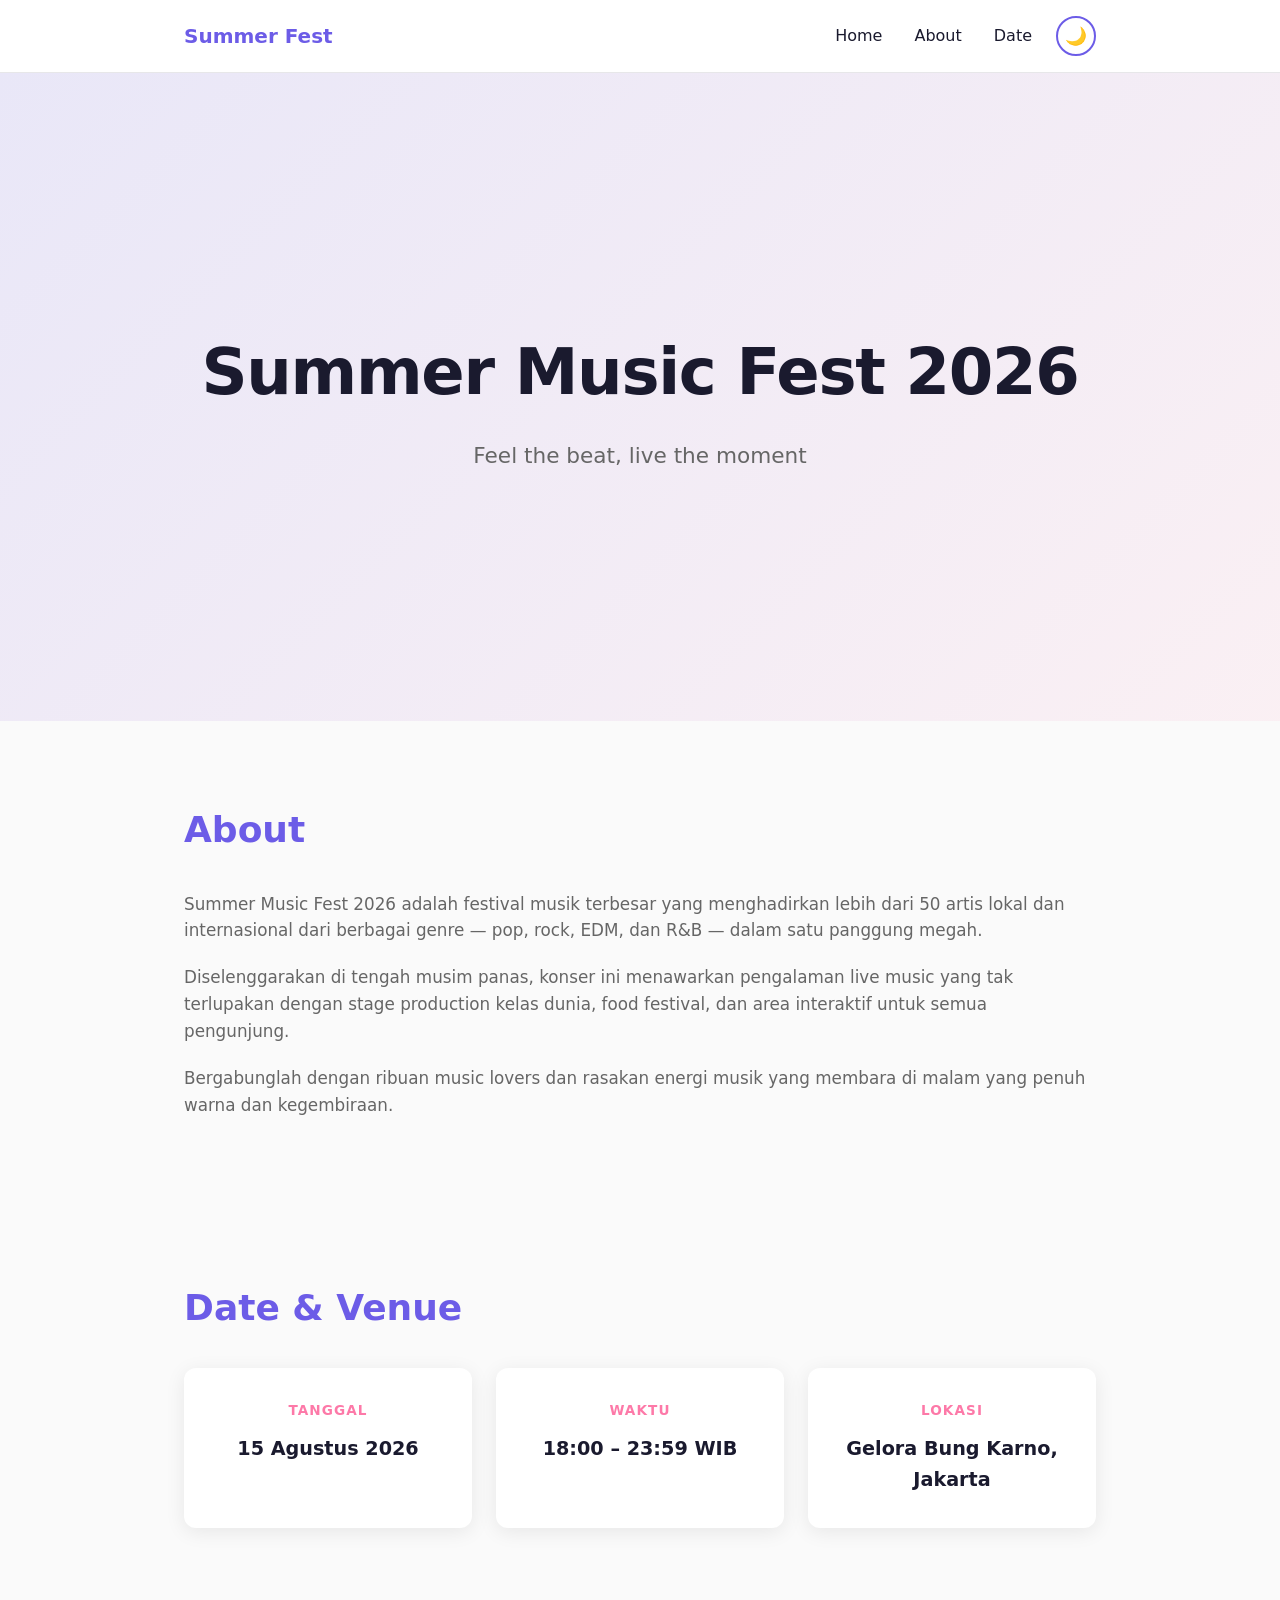
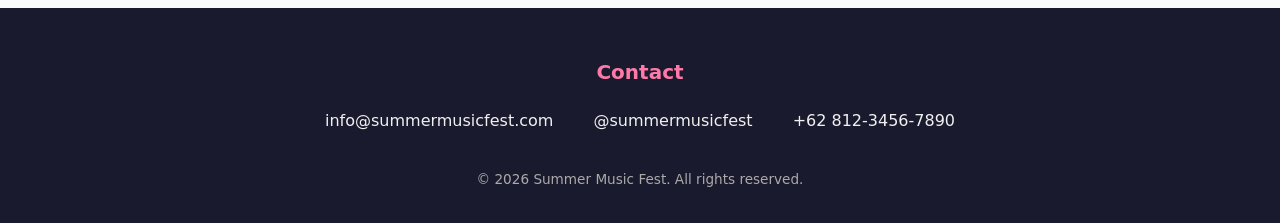
==== index.html @ 0d804c07 "Add concert info page with semantic HTML and responsive CSS layout Co-authored-by: Cursor <cursorage" ====
<!DOCTYPE html>
<html lang="id">
<head>
  <meta charset="UTF-8">
  <meta name="viewport" content="width=device-width, initial-scale=1.0">
  <meta name="description" content="Summer Music Fest 2026 — Festival musik terbesar di Indonesia">
  <title>Summer Music Fest 2026</title>
  <link rel="stylesheet" href="styles.css">
</head>
<body>
  <header class="site-header">
    <div class="container header-inner">
      <a href="#home" class="logo">Summer Fest</a>
      <nav class="nav" aria-label="Navigasi utama">
        <ul class="nav-list">
          <li><a href="#home" class="nav-link">Home</a></li>
          <li><a href="#about" class="nav-link">About</a></li>
          <li><a href="#date" class="nav-link">Date</a></li>
        </ul>
        <button id="theme-toggle" class="theme-toggle" aria-label="Toggle dark mode" type="button">
          <span class="theme-icon" aria-hidden="true">🌙</span>
        </button>
      </nav>
    </div>
  </header>

  <main>
    <section id="home" class="hero">
      <div class="container hero-content">
        <h1 class="hero-title">Summer Music Fest 2026</h1>
        <p class="hero-tagline">Feel the beat, live the moment</p>
      </div>
    </section>

    <section id="about" class="section about">
      <div class="container">
        <h2 class="section-title">About</h2>
        <div class="about-content">
          <p>
            Summer Music Fest 2026 adalah festival musik terbesar yang menghadirkan
            lebih dari 50 artis lokal dan internasional dari berbagai genre — pop, rock,
            EDM, dan R&amp;B — dalam satu panggung megah.
          </p>
          <p>
            Diselenggarakan di tengah musim panas, konser ini menawarkan pengalaman
            live music yang tak terlupakan dengan stage production kelas dunia,
            food festival, dan area interaktif untuk semua pengunjung.
          </p>
          <p>
            Bergabunglah dengan ribuan music lovers dan rasakan energi musik yang
            membara di malam yang penuh warna dan kegembiraan.
          </p>
        </div>
      </div>
    </section>

    <section id="date" class="section date-section">
      <div class="container">
        <h2 class="section-title">Date &amp; Venue</h2>
        <div class="date-grid">
          <article class="date-card">
            <h3 class="date-card-label">Tanggal</h3>
            <p class="date-card-value">15 Agustus 2026</p>
          </article>
          <article class="date-card">
            <h3 class="date-card-label">Waktu</h3>
            <p class="date-card-value">18:00 – 23:59 WIB</p>
          </article>
          <article class="date-card">
            <h3 class="date-card-label">Lokasi</h3>
            <p class="date-card-value">Gelora Bung Karno, Jakarta</p>
          </article>
        </div>
      </div>
    </section>
  </main>

  <footer class="site-footer">
    <div class="container footer-inner">
      <h2 class="footer-title">Contact</h2>
      <ul class="contact-list">
        <li>
          <a href="mailto:info@summermusicfest.com" class="contact-link">info@summermusicfest.com</a>
        </li>
        <li>
          <a href="https://instagram.com/summermusicfest" class="contact-link" target="_blank" rel="noopener noreferrer">@summermusicfest</a>
        </li>
        <li>
          <a href="https://wa.me/6281234567890" class="contact-link" target="_blank" rel="noopener noreferrer">+62 812-3456-7890</a>
        </li>
      </ul>
      <p class="footer-copy">&copy; 2026 Summer Music Fest. All rights reserved.</p>
    </div>
  </footer>

  <script>
    const toggle = document.getElementById('theme-toggle');
    const icon = toggle.querySelector('.theme-icon');

    toggle.addEventListener('click', () => {
      document.body.classList.toggle('dark');
      const isDark = document.body.classList.contains('dark');
      icon.textContent = isDark ? '☀️' : '🌙';
      toggle.setAttribute('aria-label', isDark ? 'Toggle light mode' : 'Toggle dark mode');
    });
  </script>
</body>
</html>
---- styles.css ----
/* ===== CSS Custom Properties (Bonus 1) ===== */
:root {
  --color-primary: #6c5ce7;
  --color-primary-dark: #5a4bd1;
  --color-bg: #fafafa;
  --color-surface: #ffffff;
  --color-text: #1a1a2e;
  --color-text-muted: #666666;
  --color-accent: #fd79a8;
  --color-header-bg: rgba(255, 255, 255, 0.92);
  --color-footer-bg: #1a1a2e;
  --color-footer-text: #f0f0f0;
  --color-footer-muted: #aaaaaa;
  --shadow: 0 4px 20px rgba(0, 0, 0, 0.08);
  --shadow-hover: 0 8px 30px rgba(0, 0, 0, 0.14);
  --header-height: 72px;
  --radius: 12px;
  --transition: 0.3s ease;
}

body.dark {
  --color-primary: #a29bfe;
  --color-primary-dark: #6c5ce7;
  --color-bg: #0f0f1a;
  --color-surface: #1a1a2e;
  --color-text: #f0f0f0;
  --color-text-muted: #aaaaaa;
  --color-accent: #fd79a8;
  --color-header-bg: rgba(15, 15, 26, 0.95);
  --color-footer-bg: #0a0a12;
  --color-footer-text: #f0f0f0;
  --color-footer-muted: #888888;
  --shadow: 0 4px 20px rgba(0, 0, 0, 0.3);
  --shadow-hover: 0 8px 30px rgba(0, 0, 0, 0.45);
}

/* ===== Reset & Base ===== */
*,
*::before,
*::after {
  box-sizing: border-box;
  margin: 0;
  padding: 0;
}

html {
  scroll-behavior: smooth;
}

body {
  font-family: system-ui, -apple-system, "Segoe UI", Roboto, sans-serif;
  background-color: var(--color-bg);
  color: var(--color-text);
  line-height: 1.6;
  transition: background-color var(--transition), color var(--transition);
}

a {
  color: inherit;
  text-decoration: none;
}

ul {
  list-style: none;
}

img {
  max-width: 100%;
  display: block;
}

.container {
  width: 100%;
  max-width: 960px;
  margin: 0 auto;
  padding: 0 1.5rem;
}

/* ===== Header & Nav ===== */
.site-header {
  position: sticky;
  top: 0;
  z-index: 100;
  background-color: var(--color-header-bg);
  backdrop-filter: blur(8px);
  border-bottom: 1px solid color-mix(in srgb, var(--color-text) 10%, transparent);
  transition: background-color var(--transition);
}

.header-inner {
  display: flex;
  justify-content: space-between;
  align-items: center;
  height: var(--header-height);
}

.logo {
  font-size: 1.25rem;
  font-weight: 700;
  color: var(--color-primary);
  transition: color var(--transition);
}

.logo:hover {
  color: var(--color-primary-dark);
}

.nav {
  display: flex;
  align-items: center;
  gap: 1.5rem;
}

.nav-list {
  display: flex;
  gap: 2rem;
}

.nav-link {
  position: relative;
  font-weight: 500;
  color: var(--color-text);
  padding-bottom: 4px;
  transition: color var(--transition);
}

.nav-link::after {
  content: "";
  position: absolute;
  bottom: 0;
  left: 0;
  width: 0;
  height: 2px;
  background-color: var(--color-primary);
  transition: width var(--transition);
}

.nav-link:hover {
  color: var(--color-primary);
}

.nav-link:hover::after {
  width: 100%;
}

.theme-toggle {
  background: var(--color-surface);
  border: 2px solid var(--color-primary);
  border-radius: 50%;
  width: 40px;
  height: 40px;
  cursor: pointer;
  display: flex;
  align-items: center;
  justify-content: center;
  font-size: 1.1rem;
  transition: background-color var(--transition), transform var(--transition);
}

.theme-toggle:hover {
  background-color: var(--color-primary);
  transform: scale(1.08);
}

/* ===== Hero Section ===== */
.hero {
  display: flex;
  align-items: center;
  justify-content: center;
  min-height: calc(80vh - var(--header-height));
  text-align: center;
  background: linear-gradient(
    135deg,
    color-mix(in srgb, var(--color-primary) 12%, var(--color-bg)),
    color-mix(in srgb, var(--color-accent) 8%, var(--color-bg))
  );
  scroll-margin-top: var(--header-height);
}

.hero-content {
  padding: 3rem 1.5rem;
}

.hero-title {
  font-size: clamp(2.5rem, 6vw, 4rem);
  font-weight: 800;
  color: var(--color-text);
  letter-spacing: -0.02em;
  animation: fadeInUp 0.8s ease both;
}

.hero-tagline {
  margin-top: 1rem;
  font-size: clamp(1rem, 2.5vw, 1.35rem);
  color: var(--color-text-muted);
  animation: fadeInUp 0.8s ease 0.2s both;
}

/* ===== Sections ===== */
.section {
  padding: 5rem 0;
  scroll-margin-top: var(--header-height);
}

.section-title {
  font-size: clamp(1.75rem, 4vw, 2.25rem);
  font-weight: 700;
  margin-bottom: 2rem;
  color: var(--color-primary);
}

.about-content {
  display: flex;
  flex-direction: column;
  gap: 1.25rem;
}

.about-content p {
  color: var(--color-text-muted);
  font-size: 1.05rem;
}

/* ===== Date Grid ===== */
.date-grid {
  display: grid;
  grid-template-columns: repeat(auto-fit, minmax(240px, 1fr));
  gap: 1.5rem;
}

.date-card {
  background-color: var(--color-surface);
  border-radius: var(--radius);
  padding: 2rem 1.5rem;
  box-shadow: var(--shadow);
  text-align: center;
  transition: transform var(--transition), box-shadow var(--transition);
}

.date-card:hover {
  transform: translateY(-4px);
  box-shadow: var(--shadow-hover);
}

.date-card-label {
  font-size: 0.85rem;
  font-weight: 600;
  text-transform: uppercase;
  letter-spacing: 0.08em;
  color: var(--color-accent);
  margin-bottom: 0.75rem;
}

.date-card-value {
  font-size: 1.2rem;
  font-weight: 600;
  color: var(--color-text);
}

/* ===== Footer ===== */
.site-footer {
  background-color: var(--color-footer-bg);
  color: var(--color-footer-text);
  padding: 3rem 0 2rem;
}

.footer-inner {
  display: flex;
  flex-direction: column;
  align-items: center;
  text-align: center;
  gap: 1.25rem;
}

.footer-title {
  font-size: 1.25rem;
  font-weight: 700;
  color: var(--color-accent);
}

.contact-list {
  display: flex;
  flex-wrap: wrap;
  justify-content: center;
  gap: 1.5rem 2.5rem;
}

.contact-link {
  color: var(--color-footer-text);
  font-weight: 500;
  position: relative;
  padding-bottom: 2px;
  transition: color var(--transition);
}

.contact-link::after {
  content: "";
  position: absolute;
  bottom: 0;
  left: 0;
  width: 0;
  height: 1px;
  background-color: var(--color-accent);
  transition: width var(--transition);
}

.contact-link:hover {
  color: var(--color-accent);
}

.contact-link:hover::after {
  width: 100%;
}

.footer-copy {
  margin-top: 1rem;
  font-size: 0.85rem;
  color: var(--color-footer-muted);
}

/* ===== Animations (Bonus 2) ===== */
@keyframes fadeInUp {
  from {
    opacity: 0;
    transform: translateY(24px);
  }
  to {
    opacity: 1;
    transform: translateY(0);
  }
}

/* ===== Responsive ===== */
@media (max-width: 768px) {
  :root {
    --header-height: 64px;
  }

  .header-inner {
    flex-wrap: wrap;
    height: auto;
    padding: 0.75rem 0;
    gap: 0.75rem;
  }

  .nav {
    width: 100%;
    justify-content: space-between;
  }

  .nav-list {
    gap: 1.25rem;
  }

  .nav-link {
    font-size: 0.9rem;
  }

  .hero {
    min-height: calc(70vh - var(--header-height));
  }

  .section {
    padding: 3.5rem 0;
  }

  .date-grid {
    grid-template-columns: 1fr;
  }

  .contact-list {
    flex-direction: column;
    gap: 1rem;
  }
}

@media (max-width: 480px) {
  .nav-list {
    gap: 0.75rem;
  }

  .nav-link {
    font-size: 0.85rem;
  }
}
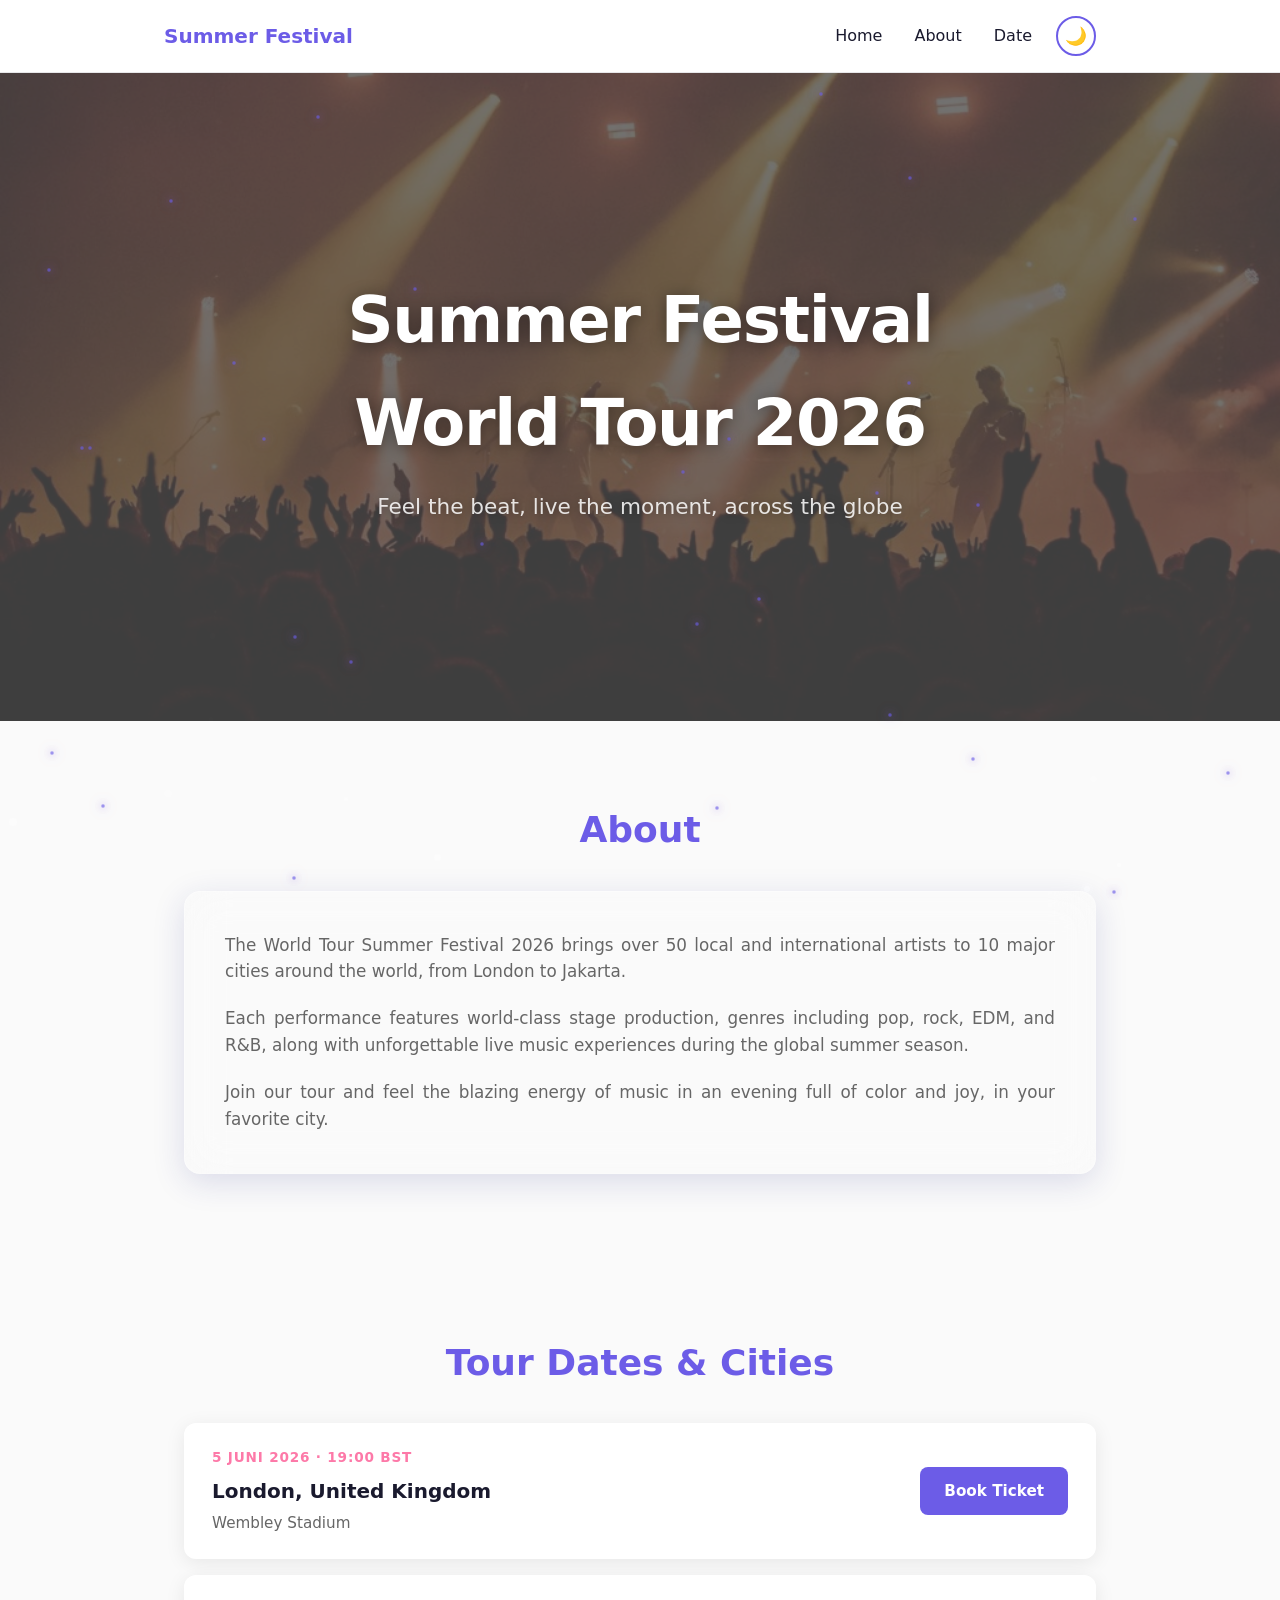
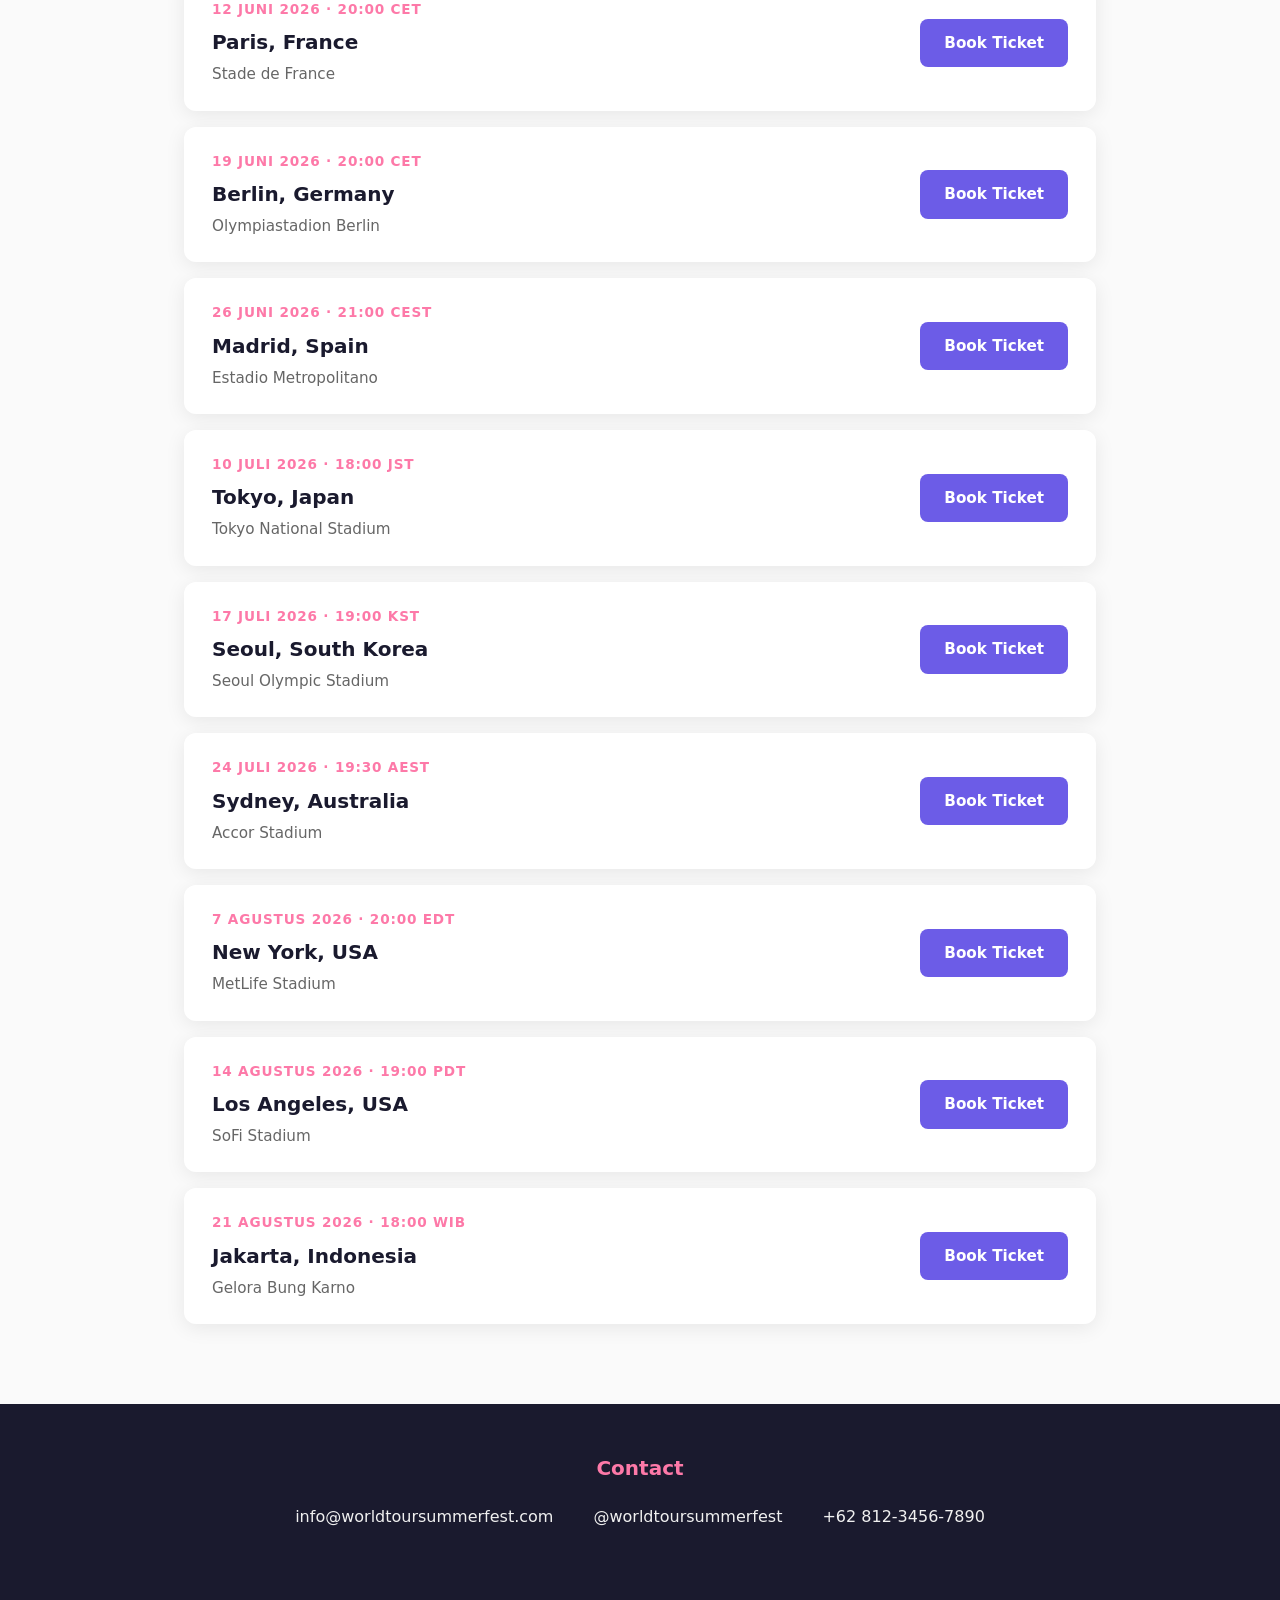
==== commit e0f2d05a: "initial commit" ====
--- a/index.html
+++ b/index.html
@@ -1,108 +1,386 @@
-<!DOCTYPE html>
+<!doctype html>
 <html lang="id">
-<head>
-  <meta charset="UTF-8">
-  <meta name="viewport" content="width=device-width, initial-scale=1.0">
-  <meta name="description" content="Summer Music Fest 2026 — Festival musik terbesar di Indonesia">
-  <title>Summer Music Fest 2026</title>
-  <link rel="stylesheet" href="styles.css">
+  <head>
+    <meta charset="UTF-8" />
+    <meta name="viewport" content="width=device-width, initial-scale=1.0" />
+    <meta
+      name="description"
+      content="World Tour Summer Festival 2026 — Festival musik keliling dunia"
+    />
+    <title>Summer Festival</title>
+    <link rel="stylesheet" href="styles.css" />
+  <style>
+  body {
+    position: relative;
+    overflow-x: hidden;
+  }
+
+  .firefly-layer {
+    position: fixed;
+    inset: 0;
+    z-index: -1;
+    pointer-events: none;
+    overflow: hidden;
+  }
+
+  .firefly {
+    position: absolute;
+    width: 6px;
+    height: 6px;
+    border-radius: 50%;
+    background: rgba(255, 255, 255, 0.95);
+    box-shadow: 0 0 8px 2px rgba(255, 255, 255, 0.7);
+    animation: flicker 2.8s ease-in-out infinite;
+    opacity: 0.5;
+  }
+
+  .firefly::before {
+    content: "";
+    position: absolute;
+    inset: -3px;
+    border-radius: 50%;
+    background: rgba(255, 255, 255, 0.15);
+    filter: blur(4px);
+  }
+
+  @keyframes flicker {
+    0%, 100% { transform: scale(0.7); opacity: 0.25; }
+    50% { transform: scale(1.3); opacity: 1; }
+  }
+</style>
 </head>
-<body>
-  <header class="site-header">
-    <div class="container header-inner">
-      <a href="#home" class="logo">Summer Fest</a>
-      <nav class="nav" aria-label="Navigasi utama">
-        <ul class="nav-list">
-          <li><a href="#home" class="nav-link">Home</a></li>
-          <li><a href="#about" class="nav-link">About</a></li>
-          <li><a href="#date" class="nav-link">Date</a></li>
-        </ul>
-        <button id="theme-toggle" class="theme-toggle" aria-label="Toggle dark mode" type="button">
-          <span class="theme-icon" aria-hidden="true">🌙</span>
-        </button>
-      </nav>
+  <body>
+    <header class="site-header">
+      <div class="container header-inner">
+        <a href="#home" class="logo">Summer Festival</a>
+        <nav class="nav" aria-label="Navigasi utama">
+          <ul class="nav-list">
+            <li><a href="#home" class="nav-link">Home</a></li>
+            <li><a href="#about" class="nav-link">About</a></li>
+            <li><a href="#date" class="nav-link">Date</a></li>
+          </ul>
+          <button
+            id="theme-toggle"
+            class="theme-toggle"
+            aria-label="Toggle dark mode"
+            type="button"
+          >
+            <span class="theme-icon" aria-hidden="true">🌙</span>
+          </button>
+        </nav>
+      </div>
+    </header>
+
+    <div id="booking-success" class="booking-success" role="status" hidden>
+      Pemesanan tiket berhasil! Selamat menikmati konser.
     </div>
-  </header>
-
-  <main>
-    <section id="home" class="hero">
-      <div class="container hero-content">
-        <h1 class="hero-title">Summer Music Fest 2026</h1>
-        <p class="hero-tagline">Feel the beat, live the moment</p>
-      </div>
-    </section>
-
-    <section id="about" class="section about">
-      <div class="container">
-        <h2 class="section-title">About</h2>
-        <div class="about-content">
-          <p>
-            Summer Music Fest 2026 adalah festival musik terbesar yang menghadirkan
-            lebih dari 50 artis lokal dan internasional dari berbagai genre — pop, rock,
-            EDM, dan R&amp;B — dalam satu panggung megah.
-          </p>
-          <p>
-            Diselenggarakan di tengah musim panas, konser ini menawarkan pengalaman
-            live music yang tak terlupakan dengan stage production kelas dunia,
-            food festival, dan area interaktif untuk semua pengunjung.
-          </p>
-          <p>
-            Bergabunglah dengan ribuan music lovers dan rasakan energi musik yang
-            membara di malam yang penuh warna dan kegembiraan.
+
+    <main>
+      <section id="home" class="hero">
+        <div class="hero-bg" aria-hidden="true">
+          <img src="assets/hero-concert.png" alt="" class="hero-bg-image" />
+          <div class="hero-bg-overlay"></div>
+        </div>
+        <div class="container hero-content">
+          <h1 class="hero-title scroll-reveal hero-reveal">Summer Festival</h1>
+          <h1 class="hero-title scroll-reveal hero-reveal">World Tour 2026</h1>
+          <p class="hero-tagline scroll-reveal hero-reveal">
+            Feel the beat, live the moment, across the globe
           </p>
         </div>
+      </section>
+
+      <section id="about" class="section about">
+        <div
+          class="particles-container particles-left"
+          aria-hidden="true"
+        ></div>
+        <div
+          class="particles-container particles-right"
+          aria-hidden="true"
+        ></div>
+        <div class="container">
+          <h2 class="section-title scroll-reveal">About</h2>
+          <div class="about-box">
+            <div class="about-content">
+              <p class="scroll-reveal">
+                The World Tour Summer Festival 2026 brings over 50 local and
+                international artists to 10 major cities around the world, from
+                London to Jakarta.
+              </p>
+              <p class="scroll-reveal">
+                Each performance features world-class stage production, genres
+                including pop, rock, EDM, and R&amp;B, along with unforgettable
+                live music experiences during the global summer season.
+              </p>
+              <p class="scroll-reveal">
+                Join our tour and feel the blazing energy of music in an evening
+                full of color and joy, in your favorite city.
+              </p>
+            </div>
+          </div>
+        </div>
+      </section>
+
+      <section id="date" class="section date-section">
+        <div class="container">
+          <h2 class="section-title scroll-reveal">Tour Dates &amp; Cities</h2>
+          <ul class="tour-list">
+            <li class="tour-item scroll-reveal">
+              <article class="tour-card">
+                <div class="tour-info">
+                  <p class="tour-date">5 Juni 2026 · 19:00 BST</p>
+                  <h3 class="tour-city">London, United Kingdom</h3>
+                  <p class="tour-venue">Wembley Stadium</p>
+                </div>
+                <a href="book-ticket.html?city=london" class="btn btn-primary"
+                  >Book Ticket</a
+                >
+              </article>
+            </li>
+            <li class="tour-item scroll-reveal">
+              <article class="tour-card">
+                <div class="tour-info">
+                  <p class="tour-date">12 Juni 2026 · 20:00 CET</p>
+                  <h3 class="tour-city">Paris, France</h3>
+                  <p class="tour-venue">Stade de France</p>
+                </div>
+                <a href="book-ticket.html?city=paris" class="btn btn-primary"
+                  >Book Ticket</a
+                >
+              </article>
+            </li>
+            <li class="tour-item scroll-reveal">
+              <article class="tour-card">
+                <div class="tour-info">
+                  <p class="tour-date">19 Juni 2026 · 20:00 CET</p>
+                  <h3 class="tour-city">Berlin, Germany</h3>
+                  <p class="tour-venue">Olympiastadion Berlin</p>
+                </div>
+                <a href="book-ticket.html?city=berlin" class="btn btn-primary"
+                  >Book Ticket</a
+                >
+              </article>
+            </li>
+            <li class="tour-item scroll-reveal">
+              <article class="tour-card">
+                <div class="tour-info">
+                  <p class="tour-date">26 Juni 2026 · 21:00 CEST</p>
+                  <h3 class="tour-city">Madrid, Spain</h3>
+                  <p class="tour-venue">Estadio Metropolitano</p>
+                </div>
+                <a href="book-ticket.html?city=madrid" class="btn btn-primary"
+                  >Book Ticket</a
+                >
+              </article>
+            </li>
+            <li class="tour-item scroll-reveal">
+              <article class="tour-card">
+                <div class="tour-info">
+                  <p class="tour-date">10 Juli 2026 · 18:00 JST</p>
+                  <h3 class="tour-city">Tokyo, Japan</h3>
+                  <p class="tour-venue">Tokyo National Stadium</p>
+                </div>
+                <a href="book-ticket.html?city=tokyo" class="btn btn-primary"
+                  >Book Ticket</a
+                >
+              </article>
+            </li>
+            <li class="tour-item scroll-reveal">
+              <article class="tour-card">
+                <div class="tour-info">
+                  <p class="tour-date">17 Juli 2026 · 19:00 KST</p>
+                  <h3 class="tour-city">Seoul, South Korea</h3>
+                  <p class="tour-venue">Seoul Olympic Stadium</p>
+                </div>
+                <a href="book-ticket.html?city=seoul" class="btn btn-primary"
+                  >Book Ticket</a
+                >
+              </article>
+            </li>
+            <li class="tour-item scroll-reveal">
+              <article class="tour-card">
+                <div class="tour-info">
+                  <p class="tour-date">24 Juli 2026 · 19:30 AEST</p>
+                  <h3 class="tour-city">Sydney, Australia</h3>
+                  <p class="tour-venue">Accor Stadium</p>
+                </div>
+                <a href="book-ticket.html?city=sydney" class="btn btn-primary"
+                  >Book Ticket</a
+                >
+              </article>
+            </li>
+            <li class="tour-item scroll-reveal">
+              <article class="tour-card">
+                <div class="tour-info">
+                  <p class="tour-date">7 Agustus 2026 · 20:00 EDT</p>
+                  <h3 class="tour-city">New York, USA</h3>
+                  <p class="tour-venue">MetLife Stadium</p>
+                </div>
+                <a href="book-ticket.html?city=new-york" class="btn btn-primary"
+                  >Book Ticket</a
+                >
+              </article>
+            </li>
+            <li class="tour-item scroll-reveal">
+              <article class="tour-card">
+                <div class="tour-info">
+                  <p class="tour-date">14 Agustus 2026 · 19:00 PDT</p>
+                  <h3 class="tour-city">Los Angeles, USA</h3>
+                  <p class="tour-venue">SoFi Stadium</p>
+                </div>
+                <a
+                  href="book-ticket.html?city=los-angeles"
+                  class="btn btn-primary"
+                  >Book Ticket</a
+                >
+              </article>
+            </li>
+            <li class="tour-item scroll-reveal">
+              <article class="tour-card">
+                <div class="tour-info">
+                  <p class="tour-date">21 Agustus 2026 · 18:00 WIB</p>
+                  <h3 class="tour-city">Jakarta, Indonesia</h3>
+                  <p class="tour-venue">Gelora Bung Karno</p>
+                </div>
+                <a href="book-ticket.html?city=jakarta" class="btn btn-primary"
+                  >Book Ticket</a
+                >
+              </article>
+            </li>
+          </ul>
+        </div>
+      </section>
+    </main>
+
+    <footer class="site-footer">
+      <div class="container footer-inner">
+        <h2 class="footer-title scroll-reveal">Contact</h2>
+        <ul class="contact-list">
+          <li class="scroll-reveal">
+            <a href="mailto:info@worldtoursummerfest.com" class="contact-link"
+              >info@worldtoursummerfest.com</a
+            >
+          </li>
+          <li class="scroll-reveal">
+            <a
+              href="https://instagram.com/worldtoursummerfest"
+              class="contact-link"
+              target="_blank"
+              rel="noopener noreferrer"
+              >@worldtoursummerfest</a
+            >
+          </li>
+          <li class="scroll-reveal">
+            <a
+              class="contact-link"
+              target="_blank"
+              rel="noopener noreferrer"
+              >+62 812-3456-7890</a
+            >
+          </li>
+        </ul>
+        <p class="footer-copy scroll-reveal">
+          &copy; 2026 World Tour Summer Festival. All rights reserved.
+        </p>
       </div>
-    </section>
-
-    <section id="date" class="section date-section">
-      <div class="container">
-        <h2 class="section-title">Date &amp; Venue</h2>
-        <div class="date-grid">
-          <article class="date-card">
-            <h3 class="date-card-label">Tanggal</h3>
-            <p class="date-card-value">15 Agustus 2026</p>
-          </article>
-          <article class="date-card">
-            <h3 class="date-card-label">Waktu</h3>
-            <p class="date-card-value">18:00 – 23:59 WIB</p>
-          </article>
-          <article class="date-card">
-            <h3 class="date-card-label">Lokasi</h3>
-            <p class="date-card-value">Gelora Bung Karno, Jakarta</p>
-          </article>
-        </div>
-      </div>
-    </section>
-  </main>
-
-  <footer class="site-footer">
-    <div class="container footer-inner">
-      <h2 class="footer-title">Contact</h2>
-      <ul class="contact-list">
-        <li>
-          <a href="mailto:info@summermusicfest.com" class="contact-link">info@summermusicfest.com</a>
-        </li>
-        <li>
-          <a href="https://instagram.com/summermusicfest" class="contact-link" target="_blank" rel="noopener noreferrer">@summermusicfest</a>
-        </li>
-        <li>
-          <a href="https://wa.me/6281234567890" class="contact-link" target="_blank" rel="noopener noreferrer">+62 812-3456-7890</a>
-        </li>
-      </ul>
-      <p class="footer-copy">&copy; 2026 Summer Music Fest. All rights reserved.</p>
-    </div>
-  </footer>
-
-  <script>
-    const toggle = document.getElementById('theme-toggle');
-    const icon = toggle.querySelector('.theme-icon');
-
-    toggle.addEventListener('click', () => {
-      document.body.classList.toggle('dark');
-      const isDark = document.body.classList.contains('dark');
-      icon.textContent = isDark ? '☀️' : '🌙';
-      toggle.setAttribute('aria-label', isDark ? 'Toggle light mode' : 'Toggle dark mode');
-    });
-  </script>
+    </footer>
+
+    <script>
+      // Particle creation function
+      function createParticles(container) {
+        const particleCount = 15;
+        for (let i = 0; i < particleCount; i++) {
+          const particle = document.createElement('div');
+          particle.className = 'particle';
+          particle.style.left = Math.random() * 100 + '%';
+          particle.style.top = Math.random() * 100 + '%';
+          particle.style.animationDelay = Math.random() * 3 + 's';
+          particle.style.animationDuration = Math.random() * 3 + 4 + 's';
+          container.appendChild(particle);
+        }
+      }
+
+      // Initialize particles
+      const particlesLeft = document.querySelector('.particles-left');
+      const particlesRight = document.querySelector('.particles-right');
+      if (particlesLeft) createParticles(particlesLeft);
+      if (particlesRight) createParticles(particlesRight);
+
+      const toggle = document.getElementById('theme-toggle');
+      const icon = toggle.querySelector('.theme-icon');
+
+      toggle.addEventListener('click', () => {
+        document.body.classList.toggle('dark');
+        const isDark = document.body.classList.contains('dark');
+        icon.textContent = isDark ? '☀️' : '🌙';
+        toggle.setAttribute(
+          'aria-label',
+          isDark ? 'Toggle light mode' : 'Toggle dark mode',
+        );
+      });
+
+      const scrollElements = document.querySelectorAll('.scroll-reveal');
+      const observer = new IntersectionObserver(
+        (entries) => {
+          entries.forEach((entry) => {
+            if (entry.isIntersecting) {
+              entry.target.classList.add('is-visible');
+              observer.unobserve(entry.target);
+            }
+          });
+        },
+        { threshold: 0.15, rootMargin: '0px 0px -40px 0px' },
+      );
+
+      scrollElements.forEach((el) => {
+        const parent = el.parentElement;
+        const siblings = parent
+          ? [...parent.querySelectorAll(':scope > .scroll-reveal')]
+          : [el];
+        const index = siblings.indexOf(el);
+        el.style.setProperty('--reveal-delay', `${index * 0.1}s`);
+        observer.observe(el);
+      });
+
+      const params = new URLSearchParams(window.location.search);
+      if (params.get('booked') === 'success') {
+        const banner = document.getElementById('booking-success');
+        banner.hidden = false;
+        banner.classList.add('is-visible');
+        history.replaceState(null, '', 'index.html');
+        setTimeout(() => {
+          banner.classList.add('is-hidden');
+          setTimeout(() => {
+            banner.hidden = true;
+          }, 400);
+        }, 5000);
+      }
+    </script>
+  <div class="firefly-layer" aria-hidden="true"></div>
+<script>
+  const layer = document.querySelector('.firefly-layer');
+  const fireflyCount = 28;
+
+  function createFirefly() {
+    const firefly = document.createElement('span');
+    firefly.className = 'firefly';
+
+    const size = Math.random() * 5 + 3;
+    firefly.style.width = `${size}px`;
+    firefly.style.height = `${size}px`;
+    firefly.style.left = `${Math.random() * 100}%`;
+    firefly.style.top = `${Math.random() * 100}%`;
+    firefly.style.animationDuration = `${Math.random() * 2.5 + 2.2}s`;
+    firefly.style.animationDelay = `${Math.random() * 2}s`;
+    firefly.style.opacity = `${Math.random() * 0.6 + 0.2}`;
+
+    layer.appendChild(firefly);
+  }
+
+  for (let i = 0; i < fireflyCount; i += 1) {
+    createFirefly();
+  }
+</script>
 </body>
 </html>
--- a/styles.css
+++ b/styles.css
@@ -16,6 +16,9 @@
   --header-height: 72px;
   --radius: 12px;
   --transition: 0.3s ease;
+  --hero-overlay: rgba(0, 0, 0, 0.55);
+  --hero-text: #ffffff;
+  --hero-text-muted: rgba(255, 255, 255, 0.85);
 }
 
 body.dark {
@@ -32,6 +35,9 @@
   --color-footer-muted: #888888;
   --shadow: 0 4px 20px rgba(0, 0, 0, 0.3);
   --shadow-hover: 0 8px 30px rgba(0, 0, 0, 0.45);
+  --hero-overlay: rgba(0, 0, 0, 0.65);
+  --hero-text: #ffffff;
+  --hero-text-muted: rgba(255, 255, 255, 0.9);
 }
 
 /* ===== Reset & Base ===== */
@@ -48,11 +54,18 @@
 }
 
 body {
-  font-family: system-ui, -apple-system, "Segoe UI", Roboto, sans-serif;
+  font-family:
+    system-ui,
+    -apple-system,
+    'Segoe UI',
+    Roboto,
+    sans-serif;
   background-color: var(--color-bg);
   color: var(--color-text);
   line-height: 1.6;
-  transition: background-color var(--transition), color var(--transition);
+  transition:
+    background-color var(--transition),
+    color var(--transition);
 }
 
 a {
@@ -74,6 +87,12 @@
   max-width: 960px;
   margin: 0 auto;
   padding: 0 1.5rem;
+}
+
+@media (max-width: 480px) {
+  .container {
+    padding: 0 1rem;
+  }
 }
 
 /* ===== Header & Nav ===== */
@@ -83,7 +102,8 @@
   z-index: 100;
   background-color: var(--color-header-bg);
   backdrop-filter: blur(8px);
-  border-bottom: 1px solid color-mix(in srgb, var(--color-text) 10%, transparent);
+  border-bottom: 1px solid
+    color-mix(in srgb, var(--color-text) 10%, transparent);
   transition: background-color var(--transition);
 }
 
@@ -92,6 +112,22 @@
   justify-content: space-between;
   align-items: center;
   height: var(--header-height);
+  padding-left: 0.25rem;
+}
+
+@media (max-width: 480px) {
+  .header-inner {
+    padding-left: 0.15rem;
+  }
+
+  .nav {
+    padding-left: 0.75rem;
+    gap: 0.75rem;
+  }
+
+  .nav-list {
+    gap: 1rem;
+  }
 }
 
 .logo {
@@ -125,7 +161,7 @@
 }
 
 .nav-link::after {
-  content: "";
+  content: '';
   position: absolute;
   bottom: 0;
   left: 0;
@@ -154,7 +190,9 @@
   align-items: center;
   justify-content: center;
   font-size: 1.1rem;
-  transition: background-color var(--transition), transform var(--transition);
+  transition:
+    background-color var(--transition),
+    transform var(--transition);
 }
 
 .theme-toggle:hover {
@@ -164,42 +202,65 @@
 
 /* ===== Hero Section ===== */
 .hero {
+  position: relative;
   display: flex;
   align-items: center;
   justify-content: center;
   min-height: calc(80vh - var(--header-height));
   text-align: center;
-  background: linear-gradient(
-    135deg,
-    color-mix(in srgb, var(--color-primary) 12%, var(--color-bg)),
-    color-mix(in srgb, var(--color-accent) 8%, var(--color-bg))
-  );
+  overflow: hidden;
   scroll-margin-top: var(--header-height);
 }
 
+.hero-bg {
+  position: absolute;
+  inset: 0;
+  z-index: 0;
+}
+
+.hero-bg-image {
+  width: 100%;
+  height: 100%;
+  object-fit: cover;
+  opacity: 0.45;
+}
+
+.hero-bg-overlay {
+  position: absolute;
+  inset: 0;
+  background: var(--hero-overlay);
+}
+
 .hero-content {
+  position: relative;
+  z-index: 1;
   padding: 3rem 1.5rem;
 }
 
 .hero-title {
   font-size: clamp(2.5rem, 6vw, 4rem);
   font-weight: 800;
-  color: var(--color-text);
+  color: var(--hero-text);
   letter-spacing: -0.02em;
-  animation: fadeInUp 0.8s ease both;
+  text-shadow: 0 2px 16px rgba(0, 0, 0, 0.4);
 }
 
 .hero-tagline {
   margin-top: 1rem;
   font-size: clamp(1rem, 2.5vw, 1.35rem);
-  color: var(--color-text-muted);
-  animation: fadeInUp 0.8s ease 0.2s both;
+  color: var(--hero-text-muted);
+  text-shadow: 0 1px 8px rgba(0, 0, 0, 0.35);
 }
 
 /* ===== Sections ===== */
 .section {
   padding: 5rem 0;
   scroll-margin-top: var(--header-height);
+}
+
+.about {
+  position: relative;
+  overflow: hidden;
 }
 
 .section-title {
@@ -207,6 +268,26 @@
   font-weight: 700;
   margin-bottom: 2rem;
   color: var(--color-primary);
+  text-align: center;
+}
+
+.about-box {
+  background: rgba(255, 255, 255, 0.1);
+  backdrop-filter: blur(20px);
+  border: 1px solid rgba(255, 255, 255, 0.2);
+  border-radius: 16px;
+  padding: 2.5rem;
+  box-shadow: 0 8px 32px rgba(31, 38, 135, 0.15);
+  border-top-color: rgba(255, 255, 255, 0.3);
+  border-left-color: rgba(255, 255, 255, 0.3);
+  position: relative;
+  overflow: hidden;
+}
+
+body.dark .about-box {
+  background: rgba(26, 26, 46, 0.3);
+  border: 1px solid rgba(255, 255, 255, 0.15);
+  box-shadow: 0 8px 32px rgba(0, 0, 0, 0.2);
 }
 
 .about-content {
@@ -218,42 +299,185 @@
 .about-content p {
   color: var(--color-text-muted);
   font-size: 1.05rem;
-}
-
-/* ===== Date Grid ===== */
-.date-grid {
-  display: grid;
-  grid-template-columns: repeat(auto-fit, minmax(240px, 1fr));
+  text-align: justify;
+}
+
+/* ===== Tour List (vertical boxes) ===== */
+.tour-list {
+  display: flex;
+  flex-direction: column;
+  gap: 1rem;
+}
+
+.tour-item {
+  width: 100%;
+}
+
+.tour-card {
+  display: flex;
+  align-items: center;
+  justify-content: space-between;
   gap: 1.5rem;
-}
-
-.date-card {
   background-color: var(--color-surface);
   border-radius: var(--radius);
-  padding: 2rem 1.5rem;
+  padding: 1.5rem 1.75rem;
   box-shadow: var(--shadow);
-  text-align: center;
-  transition: transform var(--transition), box-shadow var(--transition);
-}
-
-.date-card:hover {
-  transform: translateY(-4px);
+  transition:
+    transform var(--transition),
+    box-shadow var(--transition);
+}
+
+.tour-card:hover {
+  transform: translateY(-3px);
   box-shadow: var(--shadow-hover);
 }
 
-.date-card-label {
+.tour-info {
+  flex: 1;
+  min-width: 0;
+}
+
+.tour-date {
   font-size: 0.85rem;
   font-weight: 600;
   text-transform: uppercase;
-  letter-spacing: 0.08em;
+  letter-spacing: 0.06em;
   color: var(--color-accent);
-  margin-bottom: 0.75rem;
-}
-
-.date-card-value {
-  font-size: 1.2rem;
+  margin-bottom: 0.35rem;
+}
+
+.tour-city {
+  font-size: 1.25rem;
+  font-weight: 700;
+  color: var(--color-text);
+  margin-bottom: 0.25rem;
+}
+
+.tour-venue {
+  font-size: 0.95rem;
+  color: var(--color-text-muted);
+}
+
+/* ===== Buttons ===== */
+.btn {
+  display: inline-flex;
+  align-items: center;
+  justify-content: center;
+  padding: 0.75rem 1.5rem;
+  border-radius: 8px;
+  font-size: 0.95rem;
   font-weight: 600;
+  border: none;
+  cursor: pointer;
+  white-space: nowrap;
+  transition:
+    background-color var(--transition),
+    transform var(--transition),
+    box-shadow var(--transition);
+}
+
+.btn-primary {
+  background-color: var(--color-primary);
+  color: #ffffff;
+}
+
+.btn-primary:hover {
+  background-color: var(--color-primary-dark);
+  transform: scale(1.03);
+  box-shadow: var(--shadow);
+}
+
+.btn-secondary {
+  background-color: transparent;
   color: var(--color-text);
+  border: 2px solid var(--color-primary);
+}
+
+.btn-secondary:hover {
+  background-color: color-mix(in srgb, var(--color-primary) 12%, transparent);
+}
+
+.btn-full {
+  width: 100%;
+  margin-top: 0.75rem;
+}
+
+/* ===== Booking Page ===== */
+.booking-main {
+  display: flex;
+  flex-direction: column;
+  align-items: center;
+  justify-content: center;
+  min-height: calc(100vh - var(--header-height) - 200px);
+}
+
+.booking-section {
+  width: 100%;
+}
+
+.booking-container {
+  display: flex;
+  flex-direction: column;
+  align-items: center;
+  text-align: center;
+}
+
+.booking-title {
+  width: 100%;
+  text-align: center;
+}
+
+.booking-intro {
+  color: var(--color-text-muted);
+  margin-bottom: 2rem;
+  font-size: 1.05rem;
+  max-width: 520px;
+}
+
+.booking-form {
+  display: flex;
+  flex-direction: column;
+  align-items: center;
+  gap: 1.25rem;
+  width: 100%;
+  max-width: 480px;
+  margin: 0 auto;
+}
+
+.form-group {
+  display: flex;
+  flex-direction: column;
+  align-items: center;
+  gap: 0.5rem;
+  width: 100%;
+}
+
+.form-group label {
+  font-weight: 600;
+  font-size: 0.9rem;
+  color: var(--color-text);
+  width: 100%;
+  text-align: center;
+}
+
+.form-group input,
+.form-group select {
+  width: 100%;
+  padding: 0.75rem 1rem;
+  border: 2px solid color-mix(in srgb, var(--color-text) 15%, transparent);
+  border-radius: 8px;
+  background-color: var(--color-surface);
+  color: var(--color-text);
+  font-size: 1rem;
+  font-family: inherit;
+  transition: border-color var(--transition);
+  text-align: center;
+}
+
+.form-group input:focus,
+.form-group select:focus {
+  outline: none;
+  border-color: var(--color-primary);
 }
 
 /* ===== Footer ===== */
@@ -293,7 +517,7 @@
 }
 
 .contact-link::after {
-  content: "";
+  content: '';
   position: absolute;
   bottom: 0;
   left: 0;
@@ -317,6 +541,129 @@
   color: var(--color-footer-muted);
 }
 
+/* ===== Particle Effects ===== */
+.particles-container {
+  position: fixed;
+  top: 0;
+  bottom: 0;
+  width: 50%;
+  height: 100vh;
+  pointer-events: none;
+  z-index: 0;
+  overflow: hidden;
+}
+
+.particles-left {
+  left: 0;
+}
+
+.particles-right {
+  right: 0;
+}
+
+.particle {
+  position: absolute;
+  width: 4px;
+  height: 4px;
+  background: radial-gradient(
+    circle,
+    rgba(108, 92, 231, 0.8),
+    rgba(108, 92, 231, 0.2)
+  );
+  border-radius: 50%;
+  box-shadow:
+    0 0 8px rgba(108, 92, 231, 0.6),
+    0 0 16px rgba(253, 121, 168, 0.4);
+  animation: float 4s infinite ease-in-out;
+}
+
+body.dark .particle {
+  background: radial-gradient(
+    circle,
+    rgba(162, 155, 254, 0.9),
+    rgba(162, 155, 254, 0.3)
+  );
+  box-shadow:
+    0 0 10px rgba(162, 155, 254, 0.7),
+    0 0 20px rgba(253, 121, 168, 0.5);
+}
+
+@keyframes float {
+  0%,
+  100% {
+    transform: translateY(0) translateX(0);
+    opacity: 0.3;
+  }
+  25% {
+    transform: translateY(-20px) translateX(8px);
+    opacity: 0.8;
+  }
+  50% {
+    transform: translateY(-40px) translateX(-8px);
+    opacity: 1;
+  }
+  75% {
+    transform: translateY(-20px) translateX(8px);
+    opacity: 0.8;
+  }
+}
+
+/* ===== Scroll Reveal Animations ===== */
+.scroll-reveal {
+  opacity: 0;
+  transform: translateY(28px);
+  transition:
+    opacity 0.65s ease var(--reveal-delay, 0s),
+    transform 0.65s ease var(--reveal-delay, 0s);
+}
+
+.scroll-reveal.is-visible {
+  opacity: 1;
+  transform: translateY(0);
+}
+
+.booking-success {
+  position: fixed;
+  top: calc(var(--header-height) + 1rem);
+  left: 50%;
+  transform: translateX(-50%) translateY(-12px);
+  z-index: 200;
+  max-width: min(90vw, 520px);
+  padding: 1rem 1.5rem;
+  background-color: var(--color-primary);
+  color: #ffffff;
+  border-radius: var(--radius);
+  box-shadow: var(--shadow-hover);
+  text-align: center;
+  font-weight: 600;
+  opacity: 0;
+  transition:
+    opacity 0.4s ease,
+    transform 0.4s ease;
+}
+
+.booking-success.is-visible {
+  opacity: 1;
+  transform: translateX(-50%) translateY(0);
+}
+
+.booking-success.is-hidden {
+  opacity: 0;
+  transform: translateX(-50%) translateY(-12px);
+}
+
+@media (prefers-reduced-motion: reduce) {
+  .scroll-reveal {
+    opacity: 1;
+    transform: none;
+    transition: none;
+  }
+
+  .booking-success {
+    transition: none;
+  }
+}
+
 /* ===== Animations (Bonus 2) ===== */
 @keyframes fadeInUp {
   from {
@@ -363,14 +710,28 @@
     padding: 3.5rem 0;
   }
 
-  .date-grid {
-    grid-template-columns: 1fr;
+  .about-box {
+    padding: 1.75rem;
+  }
+
+  .tour-card {
+    flex-direction: column;
+    align-items: flex-start;
+    text-align: left;
+  }
+
+  .tour-card .btn {
+    width: 100%;
   }
 
   .contact-list {
     flex-direction: column;
     gap: 1rem;
   }
+
+  .about-content p {
+    text-align: left;
+  }
 }
 
 @media (max-width: 480px) {
